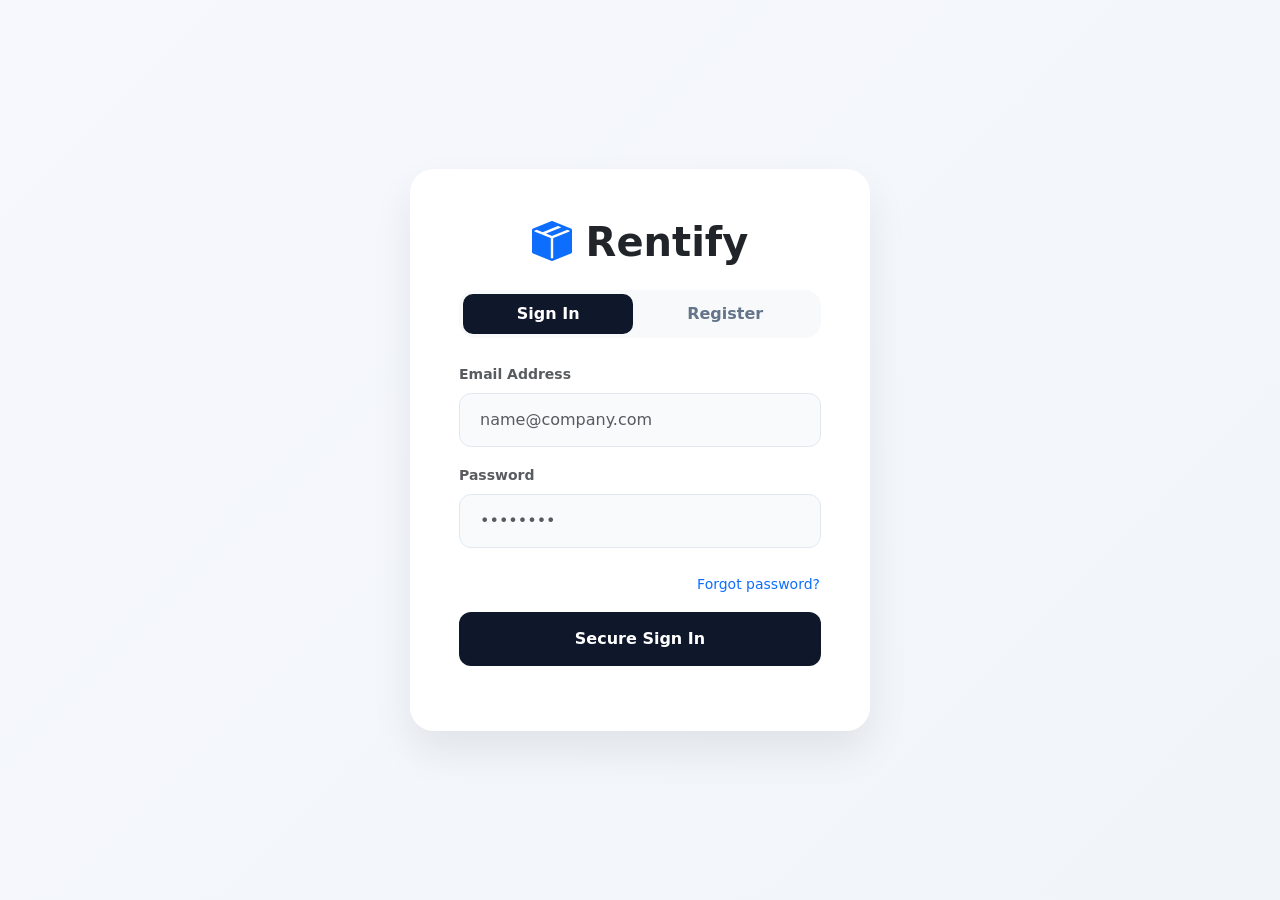
==== templates/login.html @ dbaba9aa "Create Rentify FYP-I milestone snapshot Limits the submission copy to authentication, MySQL setup, f" ====
<!DOCTYPE html>
<html lang="en">
<head>
    <meta charset="UTF-8">
    <meta name="viewport" content="width=device-width, initial-scale=1.0">
    <title>Rentify - Secure Access</title>
    <link href="https://cdn.jsdelivr.net/npm/bootstrap@5.3.0/dist/css/bootstrap.min.css" rel="stylesheet">
    <link rel="stylesheet" href="https://cdn.jsdelivr.net/npm/bootstrap-icons@1.11.0/font/bootstrap-icons.css">
    <style>
        body { background: linear-gradient(135deg, #f6f8fd 0%, #f1f5f9 100%); font-family: 'Inter', system-ui, sans-serif; min-height: 100vh; display: flex; align-items: center; justify-content: center; }
        .glass-card { background: rgba(255, 255, 255, 0.95); backdrop-filter: blur(10px); border-radius: 24px; border: 1px solid rgba(255, 255, 255, 0.2); box-shadow: 0 20px 40px rgba(0,0,0,0.08); padding: 3rem; width: 100%; max-width: 460px; }
        .form-control { background: #f8fafc; border: 1px solid #e2e8f0; border-radius: 12px; padding: 0.875rem 1.25rem; }
        .form-control:focus { background: #fff; border-color: #4f46e5; box-shadow: 0 0 0 4px rgba(79, 70, 229, 0.1); }
        .btn-brand { background: #0f172a; color: #fff; border-radius: 12px; padding: 0.875rem; font-weight: 600; transition: all 0.2s; }
        .btn-brand:hover { background: #4f46e5; color: #fff; }
        .nav-pills .nav-link { color: #64748b; font-weight: 600; border-radius: 10px; }
        .nav-pills .nav-link.active { background: #0f172a; color: #fff; }
    </style>
</head>
<body>

<div class="container d-flex justify-content-center">
    <div class="glass-card position-relative overflow-hidden">
        
        <div class="text-center mb-4">
            <a href="/" class="text-decoration-none text-dark display-6 fw-bold">
                <i class="bi bi-box-seam-fill text-primary"></i> Rentify
            </a>
        </div>

        <!-- AUTH TABS -->
        <ul class="nav nav-pills nav-fill mb-4 bg-light p-1 rounded-4" id="authTabs">
            <li class="nav-item"><button class="nav-link active py-2" id="login-tab" data-bs-toggle="tab" data-bs-target="#login-pane" type="button">Sign In</button></li>
            <li class="nav-item"><button class="nav-link py-2" id="register-tab" data-bs-toggle="tab" data-bs-target="#register-pane" type="button">Register</button></li>
        </ul>

        <div class="tab-content">
            <!-- SIGN IN FORM -->
            <div class="tab-pane fade show active" id="login-pane">
                <form id="form-login">
                    <div class="mb-3">
                        <label class="form-label fw-bold small text-muted">Email Address</label>
                        <input type="email" id="login-email" class="form-control" placeholder="name@company.com" required>
                    </div>
                    <div class="mb-4">
                        <label class="form-label fw-bold small text-muted">Password</label>
                        <input type="password" id="login-password" class="form-control" placeholder="••••••••" required>
                    </div>
                    <div class="text-end mb-3">
                        <button type="button" class="btn btn-link btn-sm text-decoration-none p-0" onclick="document.getElementById('login-pane').classList.add('d-none'); document.getElementById('forgot-container').classList.remove('d-none')">Forgot password?</button>
                    </div>
                    <button type="submit" class="btn btn-brand w-100 mb-3">Secure Sign In</button>
                </form>
            </div>
	    <div id="forgot-container" class="d-none">
    		<h5 class="fw-bold mb-2">Reset Password</h5>
    		<p id="forgot-message" class="text-muted small mb-4">Enter your email to receive a secure recovery code.</p>
		 <form id="form-forgot-request">
		        <input type="email" id="forgot-email" class="form-control mb-4" placeholder="name@example.com" required>
			 <button type="submit" class="btn btn-primary w-100 mb-2">Send Recovery Code</button>
			<button type="button" class="btn btn-light w-100 fw-bold" onclick="document.getElementById('forgot-container').classList.add('d-none'); document.getElementById('login-pane').classList.remove('d-none');">Back to Login</button>
		 </form>
        <form id="form-reset-password" class="d-none">
            <label for="reset-otp-code" class="form-label fw-bold small text-muted">6-digit recovery code</label>
            <input type="text" id="reset-otp-code" class="form-control mb-3" inputmode="numeric" autocomplete="one-time-code" pattern="[0-9]{6}" maxlength="6" required>
            <label for="reset-new-password" class="form-label fw-bold small text-muted">New password</label>
            <input type="password" id="reset-new-password" class="form-control mb-3" minlength="6" required>
            <button type="submit" class="btn btn-brand w-100 mb-2">Reset password</button>
            <button type="button" class="btn btn-light w-100 fw-bold" onclick="returnToAuth()">Back to Sign In</button>
        </form>
	   </div>

            <!-- SIGN UP FORM -->
            <div class="tab-pane fade" id="register-pane">
                <form id="form-register">
                    <div class="mb-3">
                        <label class="form-label fw-bold small text-muted">Full Name</label>
                        <input type="text" id="reg-name" class="form-control" placeholder="Haider Mustafa" required>
                    </div>
                    <div class="mb-3">
                        <label class="form-label fw-bold small text-muted">Email Address</label>
                        <input type="email" id="reg-email" class="form-control" placeholder="name@company.com" required>
                    </div>
                    <div class="mb-3">
                        <label class="form-label fw-bold small text-muted">Password</label>
                        <input type="password" id="reg-password" class="form-control" placeholder="Minimum 6 characters" required>
                    </div>
                    <button type="submit" class="btn btn-brand w-100">Create Account</button>
                </form>
            </div>
            <div id="otp-container" class="d-none">
                <h5 class="fw-bold mb-2">Verify your account</h5>
                <p id="otp-message" class="text-muted small mb-4">Enter the code sent to your email.</p>
                <form id="form-otp">
                    <label for="otp-code" class="form-label fw-bold small text-muted">6-digit verification code</label>
                    <input type="text" id="otp-code" class="form-control mb-3" inputmode="numeric" autocomplete="one-time-code" pattern="[0-9]{6}" maxlength="6" required>
                    <button type="submit" class="btn btn-brand w-100 mb-2">Verify and continue</button>
                    <button type="button" class="btn btn-light w-100 fw-bold" onclick="returnToAuth()">Back</button>
                </form>
            </div>
        </div>
    </div>
</div>

<script src="https://cdn.jsdelivr.net/npm/bootstrap@5.3.0/dist/js/bootstrap.bundle.min.js"></script>
<script src="/static/js/app.js?v=115"></script>
</body>
</html>
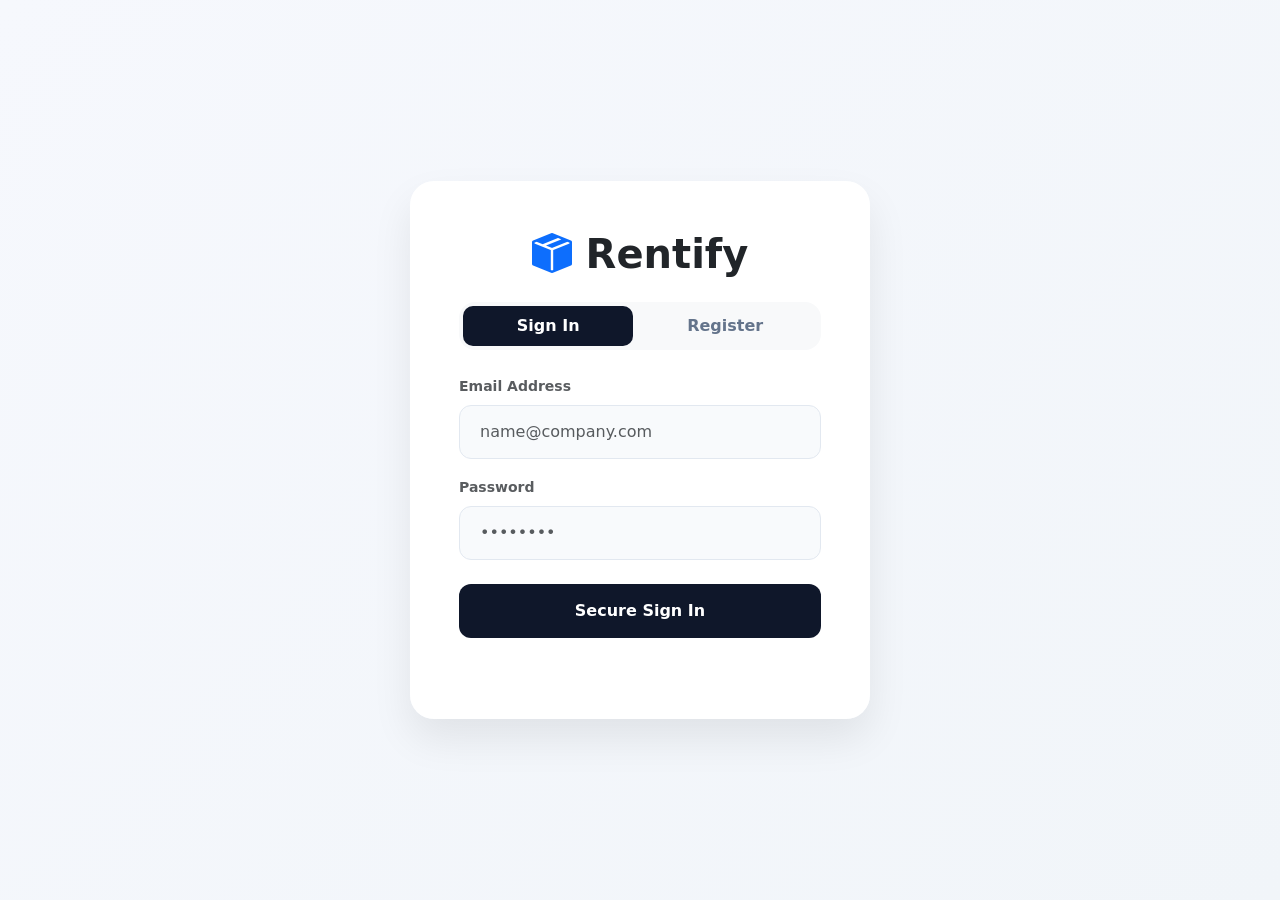
==== commit a7bf68be: "Restrict backend to FYP-I scope Keep only authentication, public FYP-I listings, search, filtering, " ====
--- a/templates/login.html
+++ b/templates/login.html
@@ -46,29 +46,9 @@
                         <label class="form-label fw-bold small text-muted">Password</label>
                         <input type="password" id="login-password" class="form-control" placeholder="••••••••" required>
                     </div>
-                    <div class="text-end mb-3">
-                        <button type="button" class="btn btn-link btn-sm text-decoration-none p-0" onclick="document.getElementById('login-pane').classList.add('d-none'); document.getElementById('forgot-container').classList.remove('d-none')">Forgot password?</button>
-                    </div>
                     <button type="submit" class="btn btn-brand w-100 mb-3">Secure Sign In</button>
                 </form>
             </div>
-	    <div id="forgot-container" class="d-none">
-    		<h5 class="fw-bold mb-2">Reset Password</h5>
-    		<p id="forgot-message" class="text-muted small mb-4">Enter your email to receive a secure recovery code.</p>
-		 <form id="form-forgot-request">
-		        <input type="email" id="forgot-email" class="form-control mb-4" placeholder="name@example.com" required>
-			 <button type="submit" class="btn btn-primary w-100 mb-2">Send Recovery Code</button>
-			<button type="button" class="btn btn-light w-100 fw-bold" onclick="document.getElementById('forgot-container').classList.add('d-none'); document.getElementById('login-pane').classList.remove('d-none');">Back to Login</button>
-		 </form>
-        <form id="form-reset-password" class="d-none">
-            <label for="reset-otp-code" class="form-label fw-bold small text-muted">6-digit recovery code</label>
-            <input type="text" id="reset-otp-code" class="form-control mb-3" inputmode="numeric" autocomplete="one-time-code" pattern="[0-9]{6}" maxlength="6" required>
-            <label for="reset-new-password" class="form-label fw-bold small text-muted">New password</label>
-            <input type="password" id="reset-new-password" class="form-control mb-3" minlength="6" required>
-            <button type="submit" class="btn btn-brand w-100 mb-2">Reset password</button>
-            <button type="button" class="btn btn-light w-100 fw-bold" onclick="returnToAuth()">Back to Sign In</button>
-        </form>
-	   </div>
 
             <!-- SIGN UP FORM -->
             <div class="tab-pane fade" id="register-pane">
@@ -98,6 +78,7 @@
                     <button type="button" class="btn btn-light w-100 fw-bold" onclick="returnToAuth()">Back</button>
                 </form>
             </div>
+            <p id="auth-message" class="small mt-3" aria-live="polite"></p>
         </div>
     </div>
 </div>
